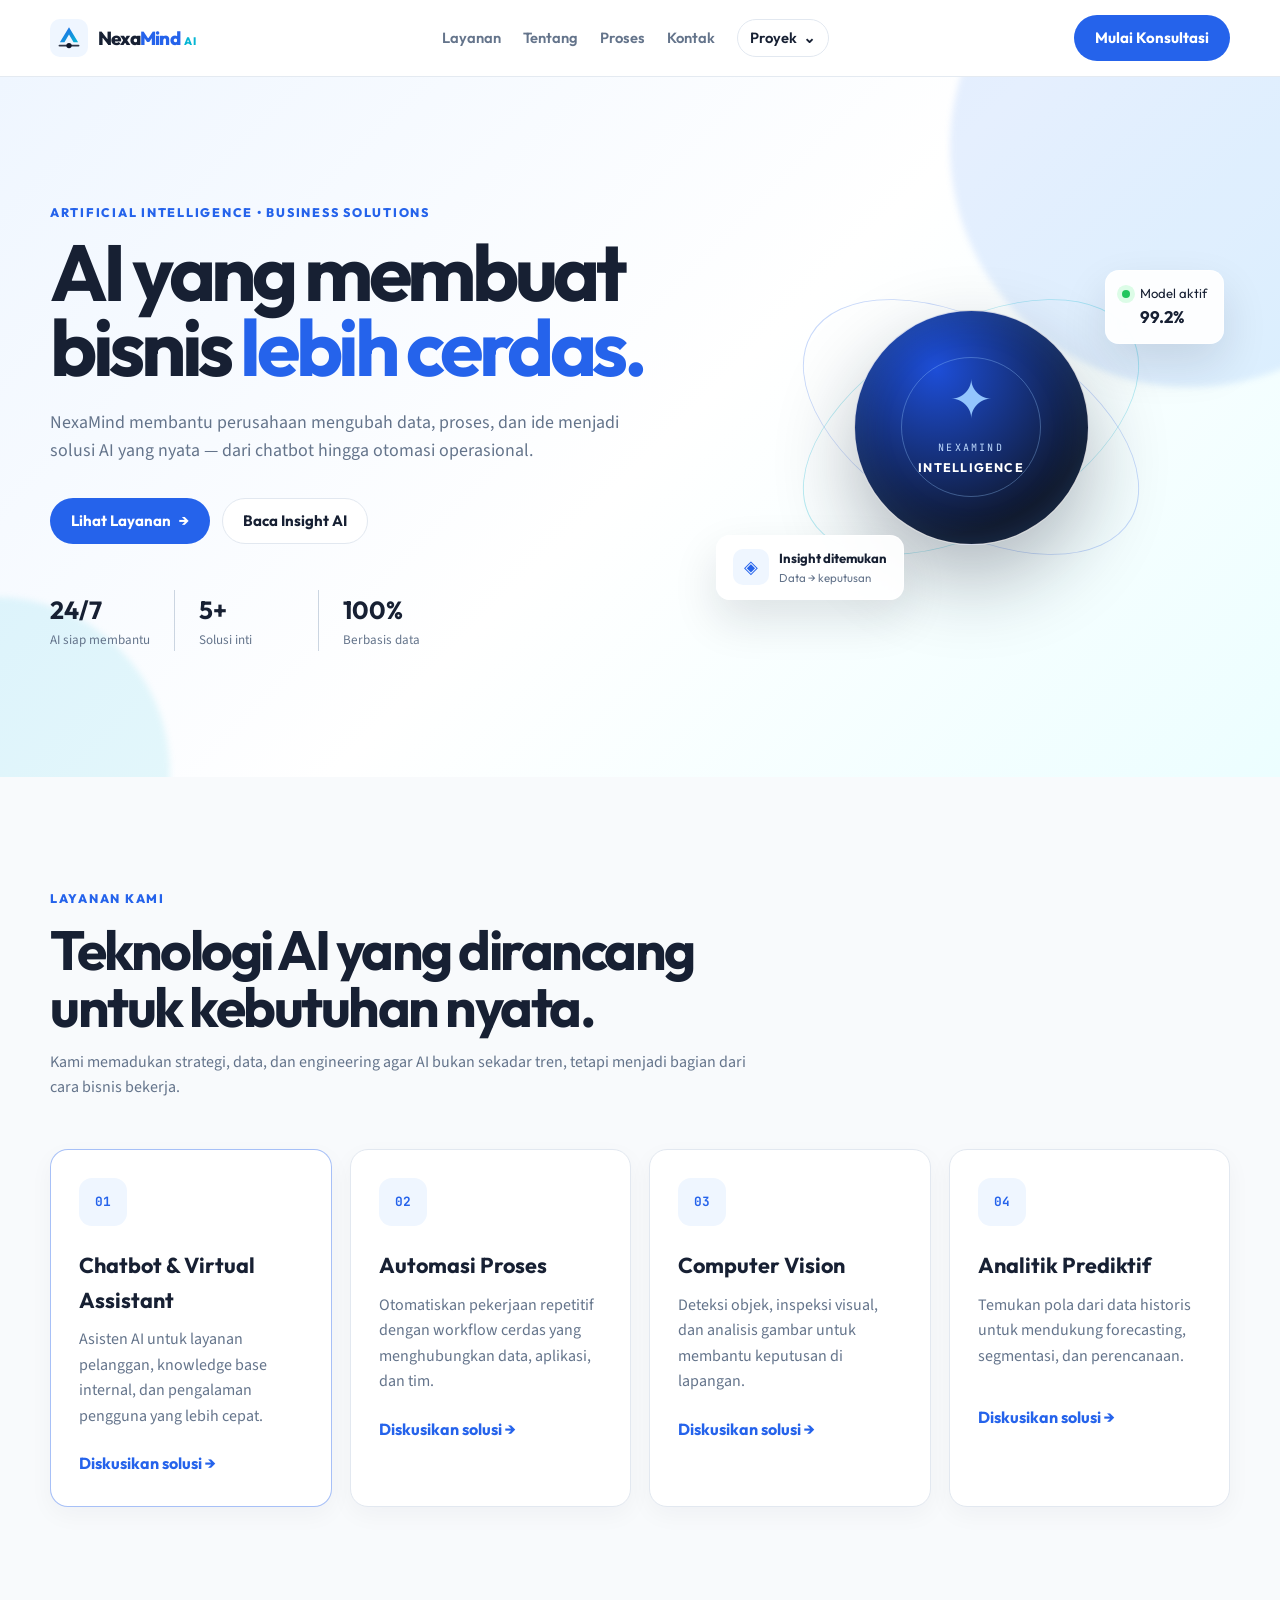
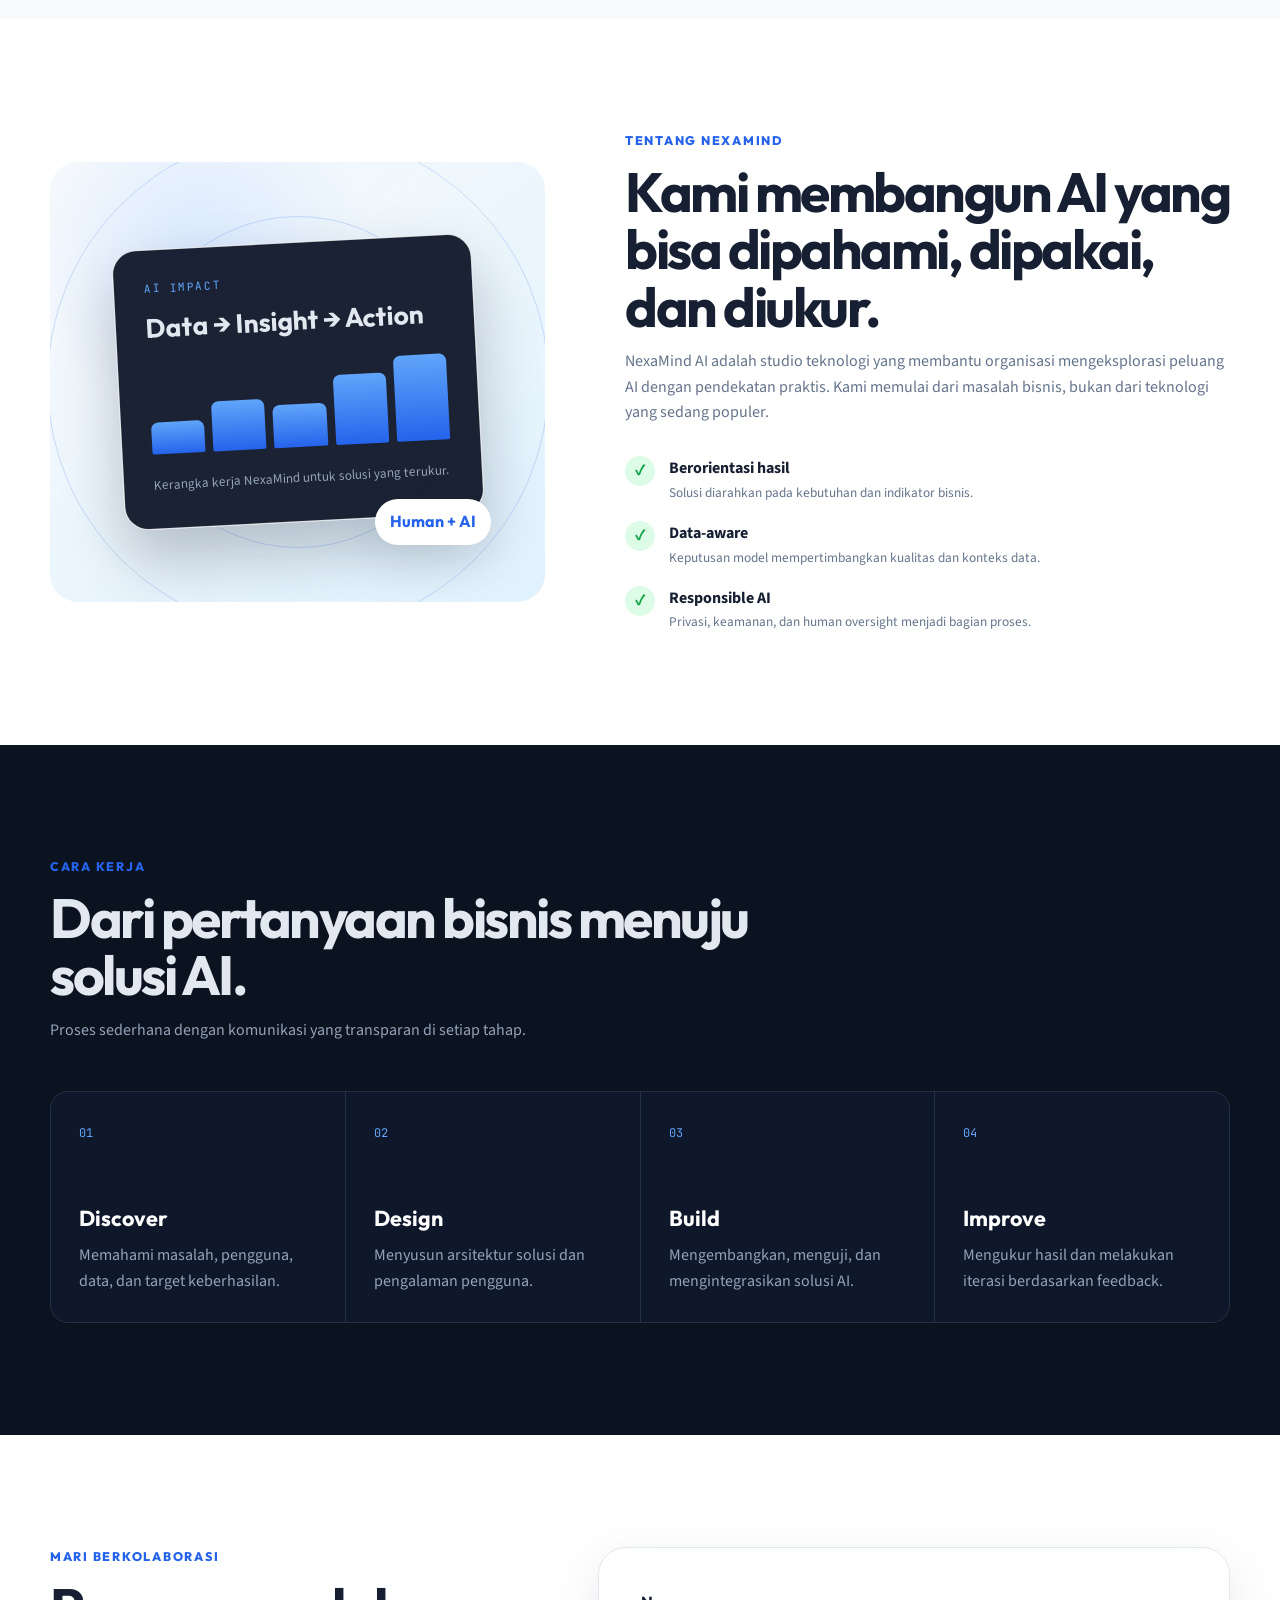
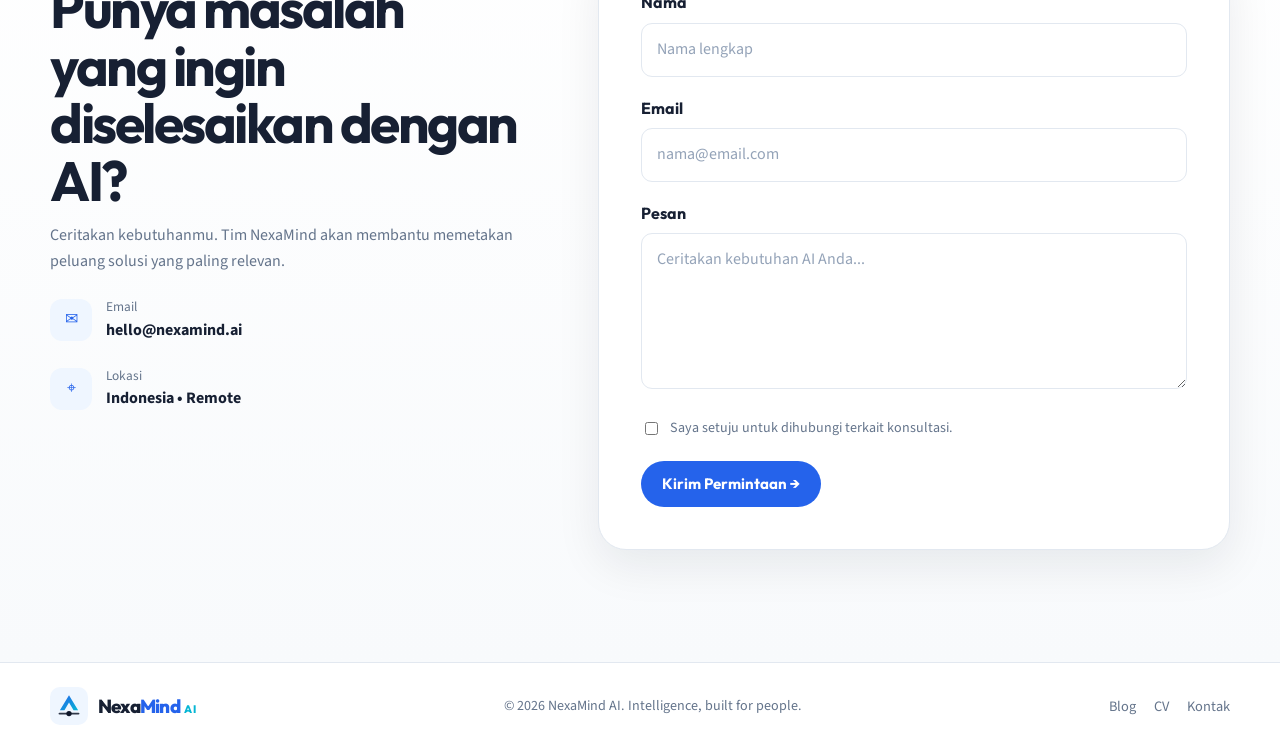
==== index.html @ 4c4db072 "percobaan 1" ====
<!doctype html>
<html lang="id">
  <head>
    <meta charset="UTF-8" />
    <meta name="viewport" content="width=device-width, initial-scale=1.0" />
    <meta
      name="description"
      content="NexaMind AI — partner teknologi AI untuk otomasi, analitik, dan solusi computer vision."
    />
    <title>NexaMind AI — Solusi AI untuk Bisnis</title>
    <link rel="preconnect" href="https://fonts.googleapis.com" />
    <link rel="preconnect" href="https://fonts.gstatic.com" crossorigin />
    <link
      href="https://fonts.googleapis.com/css2?family=Outfit:wght@400;500;600;700;800&family=Source+Sans+3:wght@400;500;600;700&family=JetBrains+Mono:wght@400;500;600&display=swap"
      rel="stylesheet"
    />
    <link rel="stylesheet" href="assets/css/style.css" />
  </head>
  <body>
    <header class="site-header">
      <nav class="navbar container" aria-label="Navigasi utama">
        <a class="brand" href="index.html" aria-label="NexaMind AI beranda">
          <img src="assets/img/logo.svg" alt="" class="brand-mark" />
          <span>Nexa<span>Mind</span><small>AI</small></span>
        </a>
        <div class="nav-menu">
          <a href="#layanan">Layanan</a>
          <a href="#tentang">Tentang</a>
          <a href="#proses">Proses</a>
          <a href="#kontak">Kontak</a>
          <div class="nav-latihan">
            <button class="nav-latihan-toggle" type="button">
              Proyek <span aria-hidden="true">⌄</span>
            </button>
            <div class="nav-latihan-menu">
              <a href="blog.html">Blog AI</a>
              <a href="cv.html">CV Digital</a>
            </div>
          </div>
        </div>
        <a class="btn btn-primary nav-cta" href="#kontak">Mulai Konsultasi</a>
      </nav>
    </header>

    <main>
      <section class="hero" id="beranda">
        <div class="hero-glow hero-glow-one" aria-hidden="true"></div>
        <div class="hero-glow hero-glow-two" aria-hidden="true"></div>
        <div class="container hero-content">
          <div class="hero-copy">
            <p class="eyebrow">Artificial Intelligence • Business Solutions</p>
            <h1>AI yang membuat bisnis <span>lebih cerdas.</span></h1>
            <p class="hero-description">
              NexaMind membantu perusahaan mengubah data, proses, dan ide
              menjadi solusi AI yang nyata — dari chatbot hingga otomasi
              operasional.
            </p>
            <div class="hero-buttons">
              <a class="btn btn-primary" href="#layanan"
                >Lihat Layanan <span>→</span></a
              >
              <a class="btn btn-outline" href="blog.html">Baca Insight AI</a>
            </div>
            <div class="hero-proof">
              <div><strong>24/7</strong><span>AI siap membantu</span></div>
              <div><strong>5+</strong><span>Solusi inti</span></div>
              <div><strong>100%</strong><span>Berbasis data</span></div>
            </div>
          </div>
          <div class="hero-visual" aria-label="Ilustrasi sistem AI NexaMind">
            <div class="ai-orbit orbit-one"></div>
            <div class="ai-orbit orbit-two"></div>
            <div class="ai-core">
              <div class="core-pulse"></div>
              <span class="core-symbol">✦</span>
              <span class="core-label">NEXAMIND</span>
              <strong>INTELLIGENCE</strong>
            </div>
            <div class="floating-card card-top">
              <span class="status-dot"></span> Model aktif
              <strong>99.2%</strong>
            </div>
            <div class="floating-card card-bottom">
              <span>◈</span>
              <div>
                <strong>Insight ditemukan</strong
                ><small>Data → keputusan</small>
              </div>
            </div>
          </div>
        </div>
      </section>

      <section class="section section-alt" id="layanan">
        <div class="container">
          <div class="section-heading">
            <p class="eyebrow">Layanan kami</p>
            <h2>Teknologi AI yang dirancang untuk kebutuhan nyata.</h2>
            <p>
              Kami memadukan strategi, data, dan engineering agar AI bukan
              sekadar tren, tetapi menjadi bagian dari cara bisnis bekerja.
            </p>
          </div>
          <div class="cards-grid">
            <article class="service-card featured">
              <div class="card-icon">01</div>
              <h3>Chatbot & Virtual Assistant</h3>
              <p>
                Asisten AI untuk layanan pelanggan, knowledge base internal, dan
                pengalaman pengguna yang lebih cepat.
              </p>
              <a class="card-link" href="#kontak">Diskusikan solusi →</a>
            </article>
            <article class="service-card">
              <div class="card-icon">02</div>
              <h3>Automasi Proses</h3>
              <p>
                Otomatiskan pekerjaan repetitif dengan workflow cerdas yang
                menghubungkan data, aplikasi, dan tim.
              </p>
              <a class="card-link" href="#kontak">Diskusikan solusi →</a>
            </article>
            <article class="service-card">
              <div class="card-icon">03</div>
              <h3>Computer Vision</h3>
              <p>
                Deteksi objek, inspeksi visual, dan analisis gambar untuk
                membantu keputusan di lapangan.
              </p>
              <a class="card-link" href="#kontak">Diskusikan solusi →</a>
            </article>
            <article class="service-card">
              <div class="card-icon">04</div>
              <h3>Analitik Prediktif</h3>
              <p>
                Temukan pola dari data historis untuk mendukung forecasting,
                segmentasi, dan perencanaan.
              </p>
              <a class="card-link" href="#kontak">Diskusikan solusi →</a>
            </article>
          </div>
        </div>
      </section>

      <section class="section" id="tentang">
        <div class="container about-grid">
          <div class="about-visual">
            <div class="metric-panel">
              <span class="metric-label">AI IMPACT</span>
              <strong>Data → Insight → Action</strong>
              <div class="metric-bars"><i></i><i></i><i></i><i></i><i></i></div>
              <small>Kerangka kerja NexaMind untuk solusi yang terukur.</small>
            </div>
            <div class="mini-badge">Human + AI</div>
          </div>
          <div class="about-copy">
            <p class="eyebrow">Tentang NexaMind</p>
            <h2>Kami membangun AI yang bisa dipahami, dipakai, dan diukur.</h2>
            <p>
              NexaMind AI adalah studio teknologi yang membantu organisasi
              mengeksplorasi peluang AI dengan pendekatan praktis. Kami memulai
              dari masalah bisnis, bukan dari teknologi yang sedang populer.
            </p>
            <div class="feature-list">
              <div>
                <span>✓</span>
                <div>
                  <strong>Berorientasi hasil</strong
                  ><small
                    >Solusi diarahkan pada kebutuhan dan indikator
                    bisnis.</small
                  >
                </div>
              </div>
              <div>
                <span>✓</span>
                <div>
                  <strong>Data-aware</strong
                  ><small
                    >Keputusan model mempertimbangkan kualitas dan konteks
                    data.</small
                  >
                </div>
              </div>
              <div>
                <span>✓</span>
                <div>
                  <strong>Responsible AI</strong
                  ><small
                    >Privasi, keamanan, dan human oversight menjadi bagian
                    proses.</small
                  >
                </div>
              </div>
            </div>
          </div>
        </div>
      </section>

      <section class="section section-dark" id="proses">
        <div class="container">
          <div class="section-heading section-heading-light">
            <p class="eyebrow">Cara kerja</p>
            <h2>Dari pertanyaan bisnis menuju solusi AI.</h2>
            <p>
              Proses sederhana dengan komunikasi yang transparan di setiap
              tahap.
            </p>
          </div>
          <div class="process-grid">
            <article>
              <span>01</span>
              <h3>Discover</h3>
              <p>Memahami masalah, pengguna, data, dan target keberhasilan.</p>
            </article>
            <article>
              <span>02</span>
              <h3>Design</h3>
              <p>Menyusun arsitektur solusi dan pengalaman pengguna.</p>
            </article>
            <article>
              <span>03</span>
              <h3>Build</h3>
              <p>Mengembangkan, menguji, dan mengintegrasikan solusi AI.</p>
            </article>
            <article>
              <span>04</span>
              <h3>Improve</h3>
              <p>Mengukur hasil dan melakukan iterasi berdasarkan feedback.</p>
            </article>
          </div>
        </div>
      </section>

      <section class="section contact-section" id="kontak">
        <div class="container contact-grid">
          <div>
            <p class="eyebrow">Mari berkolaborasi</p>
            <h2>Punya masalah yang ingin diselesaikan dengan AI?</h2>
            <p class="contact-intro">
              Ceritakan kebutuhanmu. Tim NexaMind akan membantu memetakan
              peluang solusi yang paling relevan.
            </p>
            <div class="contact-info">
              <span>✉</span>
              <div><small>Email</small><strong>hello@nexamind.ai</strong></div>
            </div>
            <div class="contact-info">
              <span>⌖</span>
              <div>
                <small>Lokasi</small><strong>Indonesia • Remote</strong>
              </div>
            </div>
          </div>
          <form class="contact-form" action="#" method="post">
            <div class="form-group">
              <label for="name">Nama</label
              ><input
                id="name"
                name="name"
                type="text"
                placeholder="Nama lengkap"
                required
              />
            </div>
            <div class="form-group">
              <label for="email">Email</label
              ><input
                id="email"
                name="email"
                type="email"
                placeholder="nama@email.com"
                required
              />
            </div>
            <div class="form-group">
              <label for="message">Pesan</label
              ><textarea
                id="message"
                name="message"
                rows="5"
                placeholder="Ceritakan kebutuhan AI Anda..."
                required
              ></textarea>
            </div>
            <label class="checkbox"
              ><input type="checkbox" required /><span
                >Saya setuju untuk dihubungi terkait konsultasi.</span
              ></label
            >
            <button class="btn btn-primary" type="submit">
              Kirim Permintaan →
            </button>
          </form>
        </div>
      </section>
    </main>

    <footer class="site-footer">
      <div class="container footer-inner">
        <a class="brand footer-brand" href="index.html"
          ><img src="assets/img/logo.svg" alt="" class="brand-mark" /><span
            >Nexa<span>Mind</span><small>AI</small></span
          ></a
        >
        <p>© 2026 NexaMind AI. Intelligence, built for people.</p>
        <div>
          <a href="blog.html">Blog</a><a href="cv.html">CV</a
          ><a href="#kontak">Kontak</a>
        </div>
      </div>
    </footer>
  </body>
</html>
---- assets/css/style.css ----
/* =========================================================
   NEXAMIND AI — Landing Page
   CSS murni untuk Studi Kasus 3.1 PABWE Praktikum 2.
   ========================================================= */
:root {
  --primary: #2563eb;
  --primary-dark: #1d4ed8;
  --primary-soft: #eff6ff;
  --cyan: #06b6d4;
  --text: #172033;
  --text-light: #64748b;
  --background: #ffffff;
  --background-alt: #f8fafc;
  --border: #e2e8f0;
  --dark: #0b1220;
  --radius-small: 8px;
  --radius: 18px;
  --radius-large: 28px;
  --shadow: 0 16px 45px rgba(15, 23, 42, 0.08);
  --container-width: 1180px;
  --font-display: "Outfit", sans-serif;
  --font-body: "Source Sans 3", sans-serif;
  --font-mono: "JetBrains Mono", monospace;
}

* { box-sizing: border-box; }
html { scroll-behavior: smooth; }
body { margin: 0; color: var(--text); background: var(--background); font-family: var(--font-body); line-height: 1.6; }
h1, h2, h3, p { margin-top: 0; }
h1, h2, h3 { font-family: var(--font-display); font-weight: 700; }
a { color: inherit; text-decoration: none; }
button, input, textarea { font: inherit; }
.container { width: min(100% - 36px, var(--container-width)); margin-inline: auto; }

.site-header { position: sticky; top: 0; z-index: 1000; background: rgba(255,255,255,.88); backdrop-filter: blur(14px); border-bottom: 1px solid rgba(226,232,240,.9); }
.navbar { min-height: 76px; display: flex; align-items: center; justify-content: space-between; gap: 24px; }
.brand { display: inline-flex; align-items: center; gap: 10px; font-family: var(--font-display); font-size: 1.18rem; font-weight: 800; letter-spacing: -.04em; white-space: nowrap; }
.brand > span > span { color: var(--primary); }
.brand small { margin-left: 4px; color: var(--cyan); font-size: .58em; letter-spacing: .08em; }
.brand-mark { width: 38px; height: 38px; }
.nav-menu { display: flex; align-items: center; gap: 22px; color: var(--text-light); font-family: var(--font-display); font-weight: 600; font-size: .92rem; }
.nav-menu > a { transition: color .2s ease, transform .2s ease; }
.nav-menu > a:hover { color: var(--primary); transform: translateY(-2px); }
.nav-latihan { position: relative; }
.nav-latihan-toggle { display: inline-flex; gap: 6px; align-items: center; min-height: 38px; padding: 0 12px; border: 1px solid var(--border); border-radius: 999px; background: #fff; color: var(--text); font-family: var(--font-display); font-weight: 600; cursor: pointer; }
.nav-latihan:hover .nav-latihan-toggle, .nav-latihan:focus-within .nav-latihan-toggle { color: var(--primary); border-color: #bfdbfe; background: var(--primary-soft); }
.nav-latihan-menu { position: absolute; right: 0; top: calc(100% + 8px); display: none; min-width: 160px; padding: 8px; border: 1px solid var(--border); border-radius: var(--radius); background: #fff; box-shadow: var(--shadow); }
.nav-latihan:hover .nav-latihan-menu, .nav-latihan:focus-within .nav-latihan-menu { display: grid; gap: 4px; }
.nav-latihan-menu a { padding: 9px 11px; border-radius: 8px; color: var(--text-light); }
.nav-latihan-menu a:hover { color: var(--primary); background: var(--primary-soft); }

.btn { display: inline-flex; align-items: center; justify-content: center; gap: 8px; min-height: 46px; padding: 0 20px; border: 1px solid transparent; border-radius: 999px; font-family: var(--font-display); font-size: .94rem; font-weight: 700; cursor: pointer; transition: transform .2s ease, box-shadow .2s ease, background .2s ease, border-color .2s ease; }
.btn:hover { transform: translateY(-3px); box-shadow: 0 12px 28px rgba(37,99,235,.18); }
.btn-primary { color: #fff; background: var(--primary); }
.btn-primary:hover { background: var(--primary-dark); }
.btn-outline { border-color: var(--border); background: #fff; }
.btn-outline:hover { border-color: #bfdbfe; color: var(--primary); }

.hero { position: relative; min-height: 700px; display: flex; align-items: center; overflow: hidden; background: linear-gradient(135deg, #eff6ff, #fff 52%, #ecfeff); }
.hero-content { position: relative; z-index: 2; display: grid; grid-template-columns: minmax(0,1.08fr) minmax(350px,.92fr); align-items: center; gap: 54px; padding-block: 84px; }
.hero-copy { position: relative; z-index: 3; }
.eyebrow { margin-bottom: 12px; color: var(--primary); font-family: var(--font-display); font-size: .78rem; font-weight: 800; letter-spacing: .14em; text-transform: uppercase; }
.hero h1 { max-width: 760px; margin-bottom: 24px; font-size: clamp(3.2rem, 6.2vw, 5.7rem); line-height: .94; letter-spacing: -.055em; }
.hero h1 span { color: var(--primary); }
.hero-description { max-width: 650px; margin-bottom: 32px; color: var(--text-light); font-size: 1.12rem; }
.hero-buttons { display: flex; flex-wrap: wrap; gap: 12px; }
.hero-proof { display: flex; gap: 0; margin-top: 46px; }
.hero-proof div { min-width: 120px; padding-right: 24px; margin-right: 24px; border-right: 1px solid #cbd5e1; }
.hero-proof div:last-child { border: 0; }
.hero-proof strong { display: block; font-family: var(--font-display); font-size: 1.55rem; }
.hero-proof span { display: block; color: var(--text-light); font-size: .82rem; }
.hero-visual { position: relative; min-height: 470px; display: grid; place-items: center; }
.hero-glow { position: absolute; border-radius: 50%; filter: blur(3px); pointer-events: none; }
.hero-glow-one { width: 480px; height: 480px; right: -150px; top: -170px; background: rgba(59,130,246,.13); }
.hero-glow-two { width: 350px; height: 350px; left: -180px; bottom: -170px; background: rgba(6,182,212,.1); }
.ai-orbit { position: absolute; width: 370px; aspect-ratio: 1; border: 1px solid rgba(37,99,235,.25); border-radius: 50%; }
.orbit-one { transform: rotate(30deg) scaleY(.55); }
.orbit-two { transform: rotate(-30deg) scaleY(.55); border-color: rgba(6,182,212,.28); }
.ai-core { position: relative; z-index: 2; width: 235px; height: 235px; display: flex; flex-direction: column; align-items: center; justify-content: center; border: 1px solid rgba(255,255,255,.8); border-radius: 50%; background: radial-gradient(circle at 35% 25%, #1d4ed8, #0f172a 72%); color: #fff; box-shadow: 0 35px 80px rgba(15,23,42,.3), inset 0 0 35px rgba(96,165,250,.18); animation: float 5s ease-in-out infinite; }
.core-pulse { position: absolute; width: 140px; height: 140px; border: 1px solid rgba(147,197,253,.35); border-radius: 50%; animation: pulse 2.8s ease-out infinite; }
.core-symbol { font-size: 3.3rem; line-height: 1; color: #93c5fd; }
.core-label { margin-top: 12px; font-family: var(--font-mono); font-size: .63rem; letter-spacing: .22em; color: #bfdbfe; }
.ai-core strong { margin-top: 2px; font-family: var(--font-display); font-size: .78rem; letter-spacing: .1em; }
.floating-card { position: absolute; z-index: 3; padding: 12px 16px; border: 1px solid rgba(255,255,255,.8); border-radius: 14px; background: rgba(255,255,255,.92); box-shadow: 0 20px 45px rgba(15,23,42,.12); backdrop-filter: blur(8px); font-family: var(--font-display); font-size: .82rem; }
.card-top { top: 78px; right: 6px; }
.card-top strong { display: block; margin-left: 18px; font-size: 1.05rem; }
.status-dot { display: inline-block; width: 8px; height: 8px; margin-right: 7px; border-radius: 50%; background: #22c55e; box-shadow: 0 0 0 5px #dcfce7; }
.card-bottom { left: 4px; bottom: 62px; display: flex; align-items: center; gap: 10px; }
.card-bottom > span { width: 36px; height: 36px; display: grid; place-items: center; border-radius: 10px; color: var(--primary); background: var(--primary-soft); font-size: 1.1rem; }
.card-bottom strong, .card-bottom small { display: block; }
.card-bottom small { color: var(--text-light); font-size: .72rem; }

.section { padding-block: clamp(70px, 9vw, 112px); }
.section-alt { background: var(--background-alt); }
.section-dark { color: #e2e8f0; background: #0b1220; }
.section-heading { max-width: 720px; margin-bottom: 48px; }
.section-heading h2, .about-copy h2, .contact-grid h2 { margin-bottom: 14px; font-size: clamp(2.1rem, 4.5vw, 3.45rem); line-height: 1.04; letter-spacing: -.045em; }
.section-heading > p:last-child, .about-copy > p:not(.eyebrow), .contact-intro { color: var(--text-light); }
.section-heading-light > p:last-child { color: #94a3b8; }
.cards-grid { display: grid; grid-template-columns: repeat(auto-fit, minmax(240px, 1fr)); gap: 18px; }
.service-card { position: relative; padding: 28px; border: 1px solid var(--border); border-radius: var(--radius); background: #fff; box-shadow: 0 8px 24px rgba(15,23,42,.04); overflow: hidden; transition: transform .25s ease, box-shadow .25s ease, border-color .25s ease; }
.service-card::before { content: ""; position: absolute; top: 0; left: 0; width: 100%; height: 4px; background: var(--primary); transform: scaleX(0); transform-origin: left; transition: transform .25s ease; }
.service-card:hover { transform: translateY(-8px); border-color: #bfdbfe; box-shadow: 0 24px 55px rgba(15,23,42,.1); }
.service-card:hover::before { transform: scaleX(1); }
.service-card.featured { border-color: rgba(37,99,235,.4); }
.card-icon { width: 48px; height: 48px; display: grid; place-items: center; margin-bottom: 22px; border-radius: 13px; background: var(--primary-soft); color: var(--primary); font-family: var(--font-mono); font-size: .8rem; font-weight: 700; }
.service-card h3 { margin-bottom: 10px; font-size: 1.35rem; }
.service-card p { min-height: 90px; margin-bottom: 22px; color: var(--text-light); }
.card-link { color: var(--primary); font-family: var(--font-display); font-weight: 700; }
.card-link:hover { text-decoration: underline; }

.about-grid { display: grid; grid-template-columns: .9fr 1.1fr; gap: 80px; align-items: center; }
.about-visual { position: relative; min-height: 440px; display: grid; place-items: center; border-radius: var(--radius-large); background: radial-gradient(circle at 30% 20%, #dbeafe, transparent 35%), linear-gradient(145deg,#f8fafc,#e0f2fe); overflow: hidden; }
.about-visual::before, .about-visual::after { content: ""; position: absolute; border: 1px solid rgba(37,99,235,.2); border-radius: 50%; }
.about-visual::before { width: 330px; height: 330px; }
.about-visual::after { width: 500px; height: 500px; }
.metric-panel { position: relative; z-index: 2; width: min(82%, 360px); padding: 30px; border: 1px solid rgba(255,255,255,.85); border-radius: 24px; background: rgba(15,23,42,.95); color: #e2e8f0; box-shadow: 0 30px 60px rgba(15,23,42,.25); transform: rotate(-3deg); }
.metric-label { display: block; color: #60a5fa; font-family: var(--font-mono); font-size: .7rem; letter-spacing: .14em; }
.metric-panel strong { display: block; margin: 15px 0 22px; font-family: var(--font-display); font-size: 1.65rem; line-height: 1.1; }
.metric-panel small { color: #94a3b8; }
.metric-bars { display: grid; grid-template-columns: repeat(5,1fr); align-items: end; gap: 8px; height: 90px; margin-bottom: 18px; }
.metric-bars i { display: block; border-radius: 7px 7px 2px 2px; background: linear-gradient(#60a5fa,#2563eb); }
.metric-bars i:nth-child(1){height:35%}.metric-bars i:nth-child(2){height:55%}.metric-bars i:nth-child(3){height:48%}.metric-bars i:nth-child(4){height:78%}.metric-bars i:nth-child(5){height:95%}
.mini-badge { position: absolute; z-index: 3; right: 11%; bottom: 13%; padding: 10px 15px; border-radius: 999px; color: var(--primary); background: #fff; box-shadow: var(--shadow); font-family: var(--font-display); font-weight: 700; }
.feature-list { display: grid; gap: 18px; margin-top: 30px; }
.feature-list > div { display: flex; gap: 14px; align-items: flex-start; }
.feature-list > div > span { flex: 0 0 30px; width: 30px; height: 30px; display: grid; place-items: center; border-radius: 50%; color: #16a34a; background: #dcfce7; font-weight: 800; }
.feature-list strong, .feature-list small { display: block; }
.feature-list small { color: var(--text-light); }

.process-grid { display: grid; grid-template-columns: repeat(4,1fr); gap: 1px; border: 1px solid #243044; border-radius: var(--radius); overflow: hidden; background: #243044; }
.process-grid article { min-height: 230px; padding: 28px; background: #0f172a; transition: background .25s ease; }
.process-grid article:hover { background: #111e34; }
.process-grid article > span { color: #60a5fa; font-family: var(--font-mono); font-size: .75rem; }
.process-grid h3 { margin: 55px 0 8px; color: #fff; font-size: 1.35rem; }
.process-grid p { margin: 0; color: #94a3b8; }

.contact-section { background: linear-gradient(180deg,#fff,#f8fafc); }
.contact-grid { display: grid; grid-template-columns: .85fr 1.15fr; gap: 80px; align-items: start; }
.contact-info { display: flex; align-items: center; gap: 14px; margin-top: 22px; }
.contact-info > span { width: 42px; height: 42px; display: grid; place-items: center; border-radius: 12px; color: var(--primary); background: var(--primary-soft); }
.contact-info small, .contact-info strong { display: block; }
.contact-info small { color: var(--text-light); }
.contact-form { padding: clamp(24px, 5vw, 42px); border: 1px solid var(--border); border-radius: var(--radius-large); background: #fff; box-shadow: var(--shadow); }
.form-group { margin-bottom: 19px; }
.form-group label { display: block; margin-bottom: 7px; font-family: var(--font-display); font-weight: 700; }
.form-group input, .form-group textarea { width: 100%; padding: 13px 15px; border: 1px solid var(--border); border-radius: 11px; outline: none; color: var(--text); background: #fff; resize: vertical; transition: border-color .2s ease, box-shadow .2s ease; }
.form-group input:focus, .form-group textarea:focus { border-color: var(--primary); box-shadow: 0 0 0 4px rgba(37,99,235,.1); }
.form-group input::placeholder, .form-group textarea::placeholder { color: #94a3b8; }
.checkbox { display: flex; gap: 9px; align-items: flex-start; margin-bottom: 22px; color: var(--text-light); font-size: .88rem; }
.checkbox input { margin-top: 5px; accent-color: var(--primary); }

.site-footer { border-top: 1px solid var(--border); background: #fff; }
.footer-inner { min-height: 86px; display: flex; align-items: center; justify-content: space-between; gap: 20px; }
.footer-inner p { margin: 0; color: var(--text-light); font-size: .88rem; }
.footer-inner > div { display: flex; gap: 18px; color: var(--text-light); font-size: .9rem; }
.footer-inner > div a:hover { color: var(--primary); }

@keyframes float { 0%,100%{transform:translateY(0)} 50%{transform:translateY(-13px)} }
@keyframes pulse { 0%{transform:scale(.7);opacity:.8} 70%,100%{transform:scale(1.35);opacity:0} }

@media (max-width: 980px) {
  .nav-menu { gap: 13px; }
  .nav-cta { display: none; }
  .hero-content, .about-grid, .contact-grid { grid-template-columns: 1fr; gap: 50px; }
  .hero { min-height: auto; }
  .hero-copy { text-align: center; }
  .hero-description { margin-inline: auto; }
  .hero-buttons, .hero-proof { justify-content: center; }
  .hero-visual { min-height: 430px; }
  .about-copy { max-width: 780px; }
  .process-grid { grid-template-columns: repeat(2,1fr); }
}

@media (max-width: 700px) {
  .container { width: min(100% - 28px, var(--container-width)); }
  .navbar { min-height: 68px; }
  .nav-menu > a:not(:last-of-type) { display: none; }
  .nav-latihan-toggle { min-height: 36px; }
  .brand-mark { width: 34px; height: 34px; }
  .hero-content { padding-block: 62px; }
  .hero h1 { font-size: clamp(2.8rem, 14vw, 4rem); }
  .hero-proof { margin-top: 36px; }
  .hero-proof div { min-width: 0; padding-right: 12px; margin-right: 12px; }
  .hero-proof strong { font-size: 1.25rem; }
  .hero-proof span { font-size: .72rem; }
  .hero-visual { min-height: 350px; }
  .ai-orbit { width: 280px; }
  .ai-core { width: 175px; height: 175px; }
  .core-symbol { font-size: 2.4rem; }
  .card-top { top: 35px; right: 0; }
  .card-bottom { left: 0; bottom: 25px; }
  .section-heading { margin-bottom: 34px; }
  .service-card p { min-height: auto; }
  .about-visual { min-height: 360px; }
  .process-grid { grid-template-columns: 1fr; }
  .process-grid article { min-height: 190px; }
  .process-grid h3 { margin-top: 34px; }
  .footer-inner { flex-direction: column; align-items: flex-start; padding-block: 24px; }
}
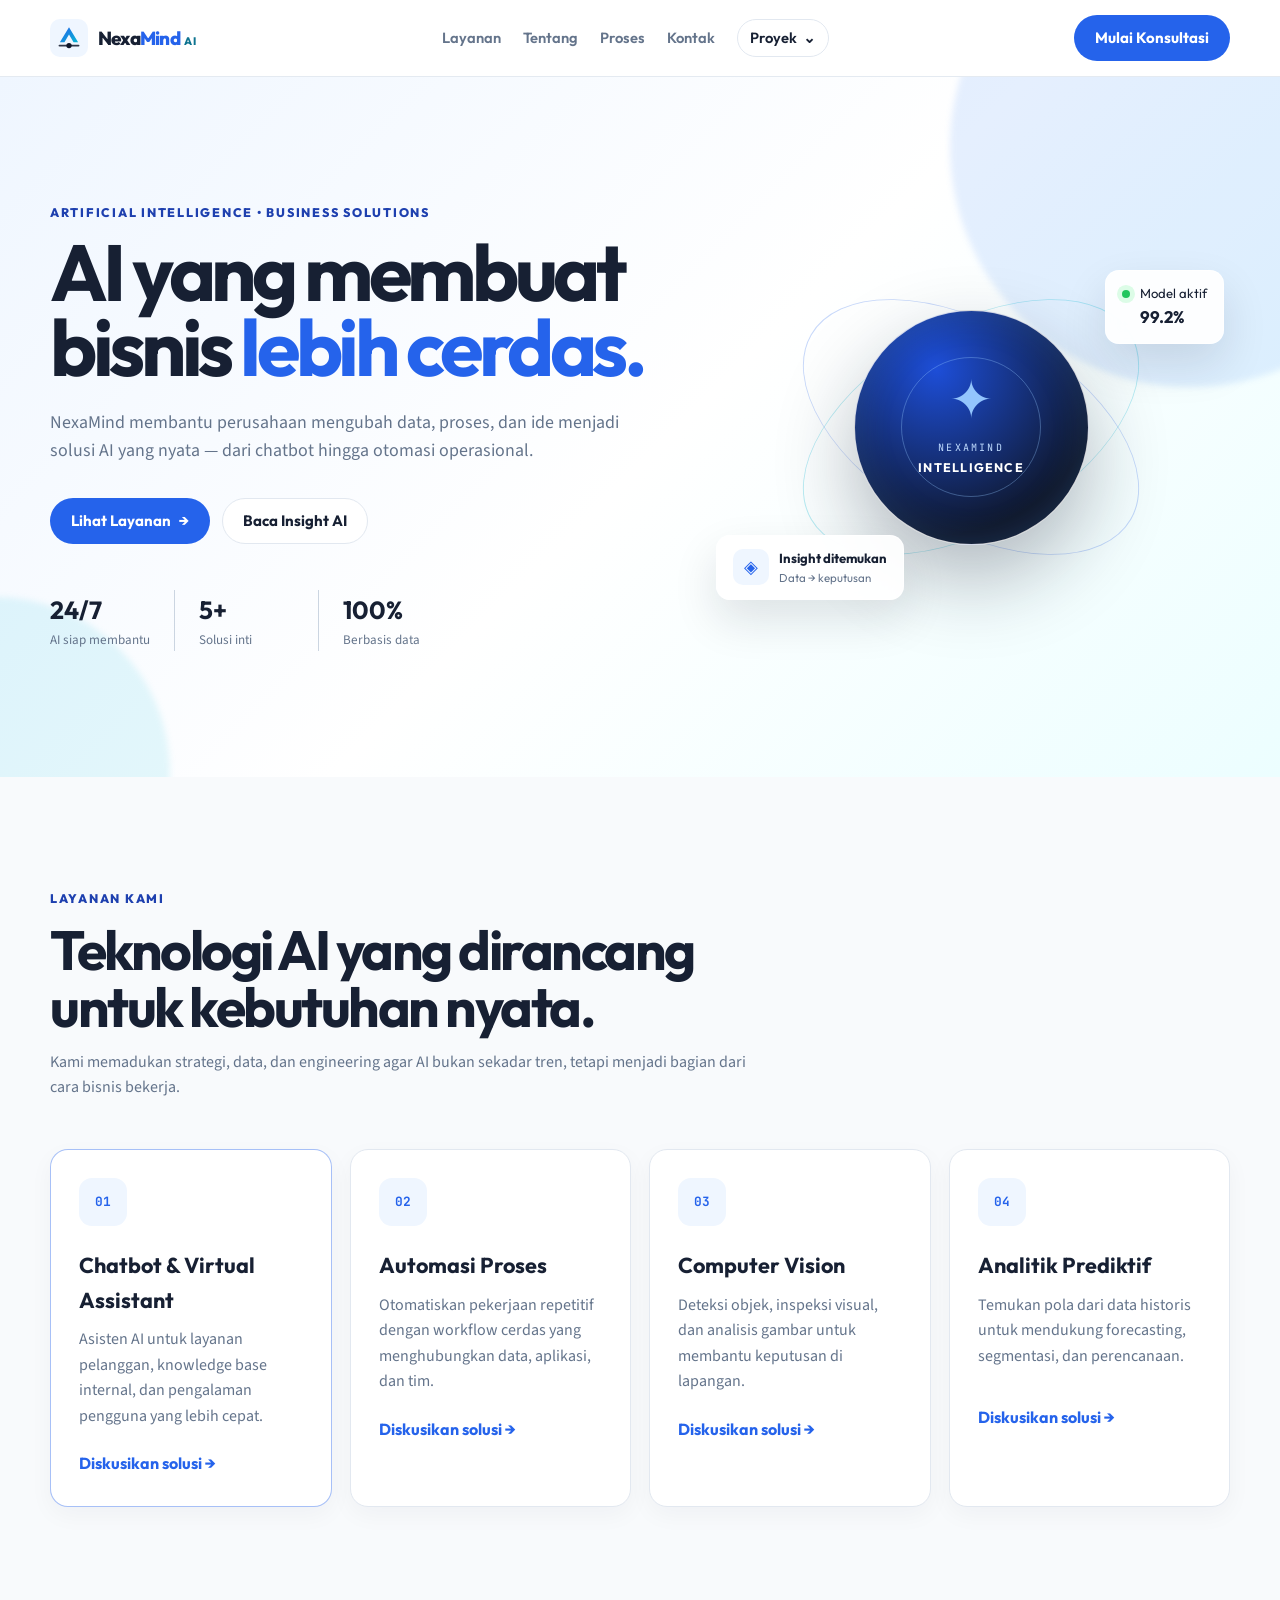
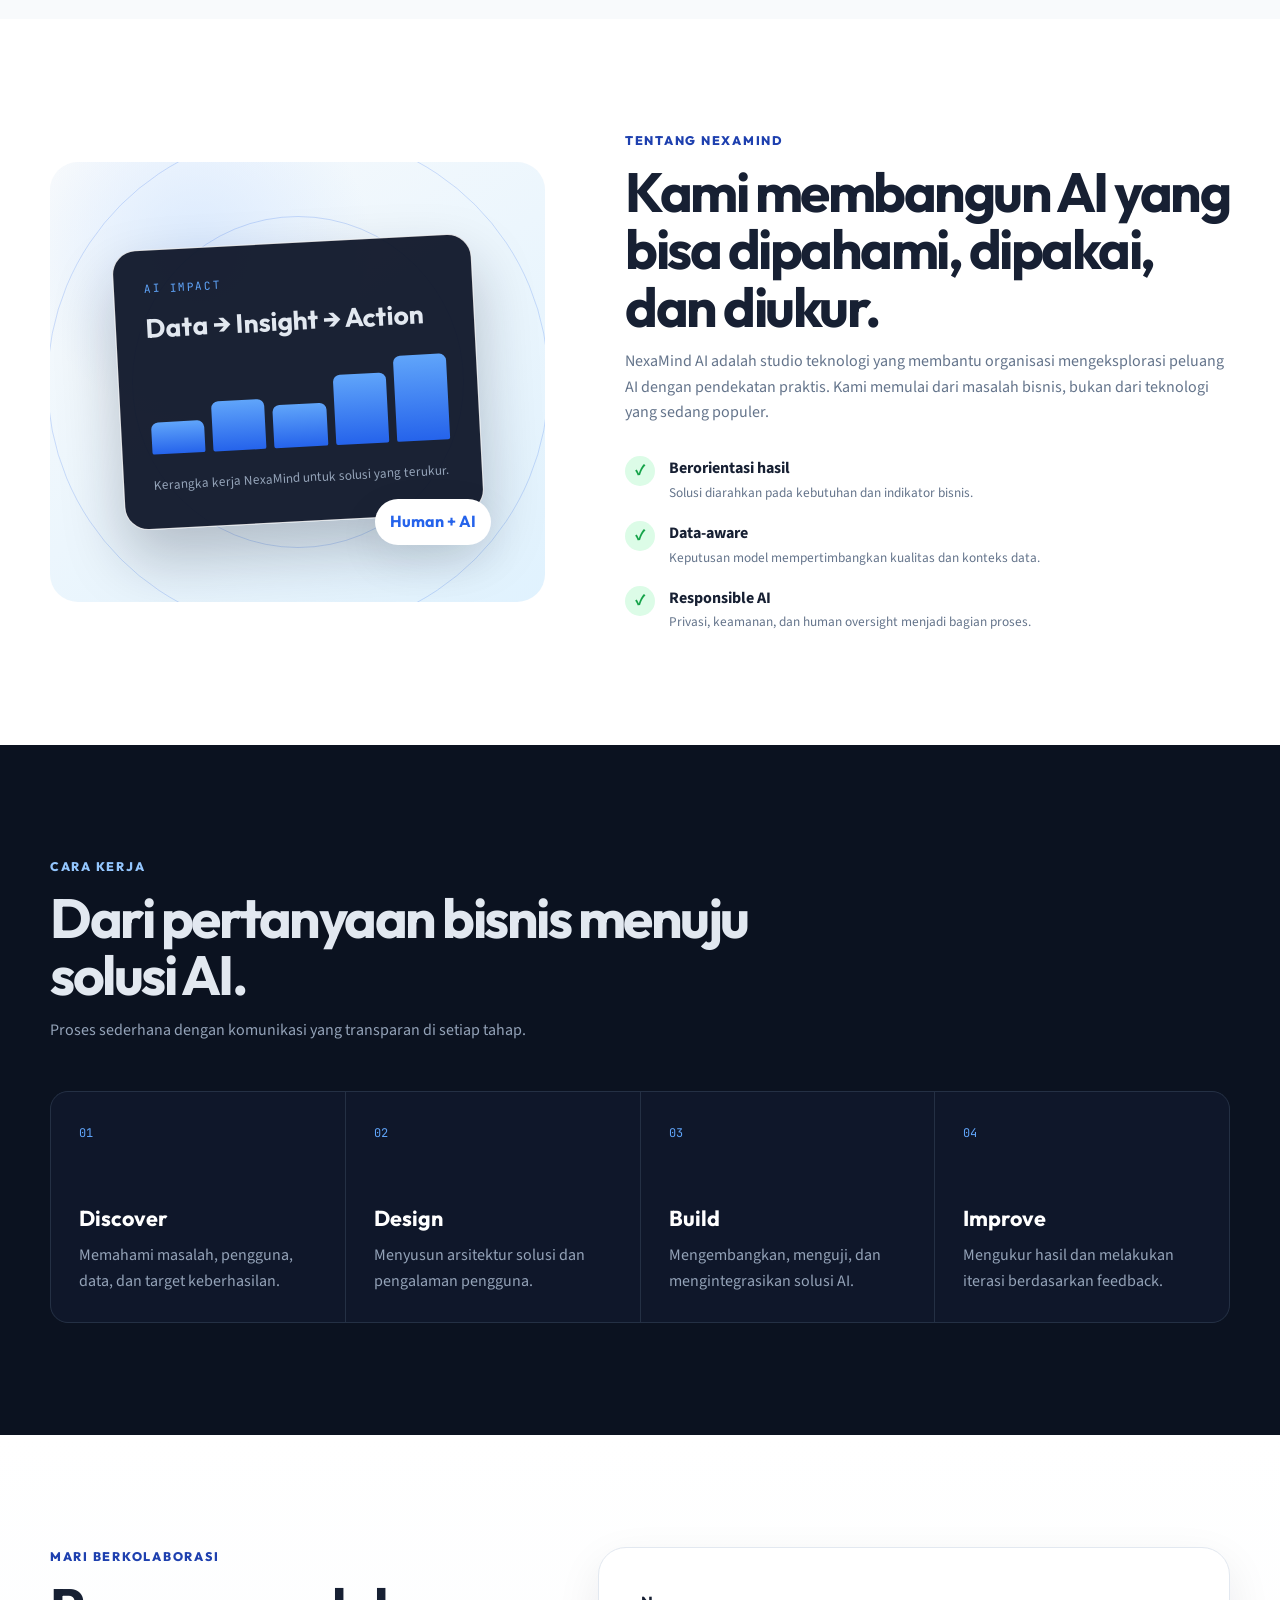
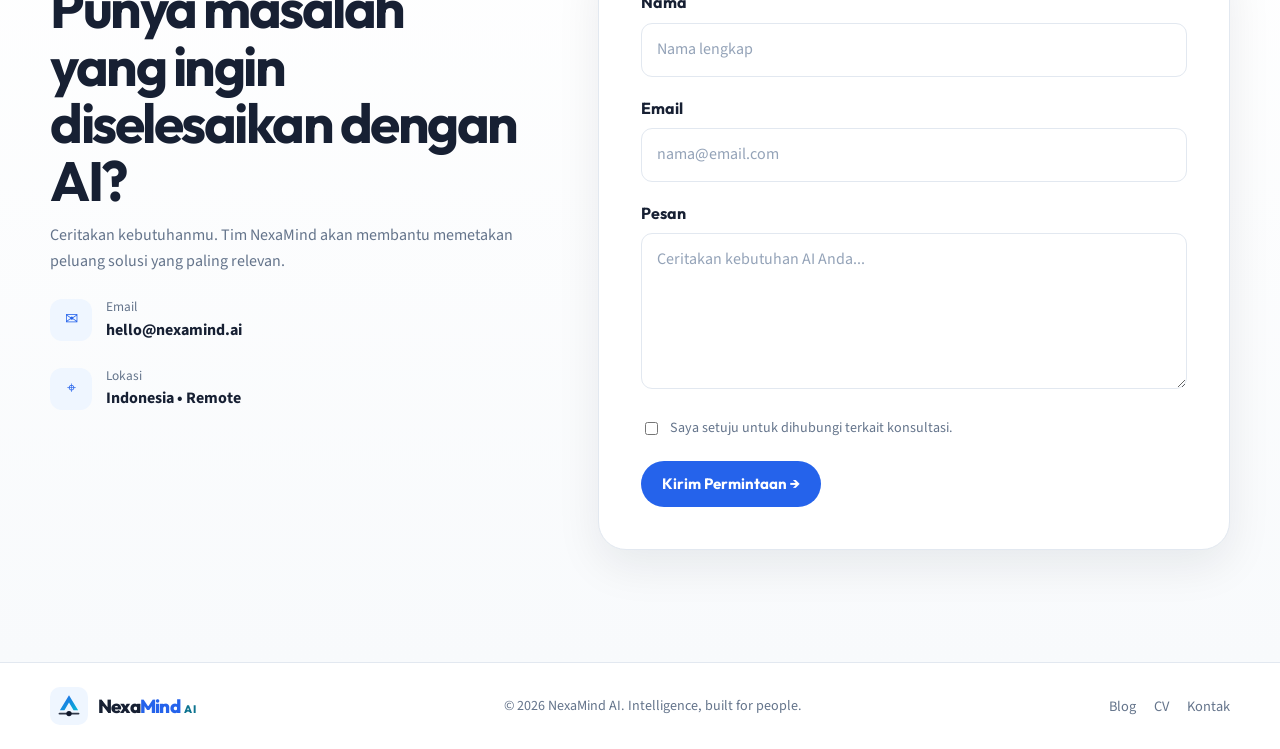
==== commit f9d808d4: "percobaan 4" ====
--- a/index.html
+++ b/index.html
@@ -17,6 +17,7 @@
     <link rel="stylesheet" href="assets/css/style.css" />
   </head>
   <body>
+    <!-- Header dan navigasi utama. -->
     <header class="site-header">
       <nav class="navbar container" aria-label="Navigasi utama">
         <a class="brand" href="index.html" aria-label="NexaMind AI beranda">
@@ -43,6 +44,7 @@
     </header>
 
     <main>
+      <!-- Hero: nilai utama dan pengenalan NexaMind AI. -->
       <section class="hero" id="beranda">
         <div class="hero-glow hero-glow-one" aria-hidden="true"></div>
         <div class="hero-glow hero-glow-two" aria-hidden="true"></div>
@@ -91,6 +93,7 @@
         </div>
       </section>
 
+      <!-- Layanan AI yang ditawarkan. -->
       <section class="section section-alt" id="layanan">
         <div class="container">
           <div class="section-heading">
@@ -142,6 +145,7 @@
         </div>
       </section>
 
+      <!-- Tentang NexaMind dan prinsip kerja. -->
       <section class="section" id="tentang">
         <div class="container about-grid">
           <div class="about-visual">
@@ -197,6 +201,7 @@
         </div>
       </section>
 
+      <!-- Proses kerja pengembangan solusi AI. -->
       <section class="section section-dark" id="proses">
         <div class="container">
           <div class="section-heading section-heading-light">
@@ -232,6 +237,7 @@
         </div>
       </section>
 
+      <!-- Form kontak untuk kebutuhan konsultasi. -->
       <section class="section contact-section" id="kontak">
         <div class="container contact-grid">
           <div>
@@ -252,7 +258,7 @@
               </div>
             </div>
           </div>
-          <form class="contact-form" action="#" method="post">
+          <form class="contact-form" method="post">
             <div class="form-group">
               <label for="name">Nama</label
               ><input
@@ -296,6 +302,7 @@
       </section>
     </main>
 
+    <!-- Footer dan navigasi sekunder. -->
     <footer class="site-footer">
       <div class="container footer-inner">
         <a class="brand footer-brand" href="index.html"
--- a/assets/css/style.css
+++ b/assets/css/style.css
@@ -23,178 +23,951 @@
   --font-mono: "JetBrains Mono", monospace;
 }
 
-* { box-sizing: border-box; }
-html { scroll-behavior: smooth; }
-body { margin: 0; color: var(--text); background: var(--background); font-family: var(--font-body); line-height: 1.6; }
-h1, h2, h3, p { margin-top: 0; }
-h1, h2, h3 { font-family: var(--font-display); font-weight: 700; }
-a { color: inherit; text-decoration: none; }
-button, input, textarea { font: inherit; }
-.container { width: min(100% - 36px, var(--container-width)); margin-inline: auto; }
-
-.site-header { position: sticky; top: 0; z-index: 1000; background: rgba(255,255,255,.88); backdrop-filter: blur(14px); border-bottom: 1px solid rgba(226,232,240,.9); }
-.navbar { min-height: 76px; display: flex; align-items: center; justify-content: space-between; gap: 24px; }
-.brand { display: inline-flex; align-items: center; gap: 10px; font-family: var(--font-display); font-size: 1.18rem; font-weight: 800; letter-spacing: -.04em; white-space: nowrap; }
-.brand > span > span { color: var(--primary); }
-.brand small { margin-left: 4px; color: var(--cyan); font-size: .58em; letter-spacing: .08em; }
-.brand-mark { width: 38px; height: 38px; }
-.nav-menu { display: flex; align-items: center; gap: 22px; color: var(--text-light); font-family: var(--font-display); font-weight: 600; font-size: .92rem; }
-.nav-menu > a { transition: color .2s ease, transform .2s ease; }
-.nav-menu > a:hover { color: var(--primary); transform: translateY(-2px); }
-.nav-latihan { position: relative; }
-.nav-latihan-toggle { display: inline-flex; gap: 6px; align-items: center; min-height: 38px; padding: 0 12px; border: 1px solid var(--border); border-radius: 999px; background: #fff; color: var(--text); font-family: var(--font-display); font-weight: 600; cursor: pointer; }
-.nav-latihan:hover .nav-latihan-toggle, .nav-latihan:focus-within .nav-latihan-toggle { color: var(--primary); border-color: #bfdbfe; background: var(--primary-soft); }
-.nav-latihan-menu { position: absolute; right: 0; top: calc(100% + 8px); display: none; min-width: 160px; padding: 8px; border: 1px solid var(--border); border-radius: var(--radius); background: #fff; box-shadow: var(--shadow); }
-.nav-latihan:hover .nav-latihan-menu, .nav-latihan:focus-within .nav-latihan-menu { display: grid; gap: 4px; }
-.nav-latihan-menu a { padding: 9px 11px; border-radius: 8px; color: var(--text-light); }
-.nav-latihan-menu a:hover { color: var(--primary); background: var(--primary-soft); }
-
-.btn { display: inline-flex; align-items: center; justify-content: center; gap: 8px; min-height: 46px; padding: 0 20px; border: 1px solid transparent; border-radius: 999px; font-family: var(--font-display); font-size: .94rem; font-weight: 700; cursor: pointer; transition: transform .2s ease, box-shadow .2s ease, background .2s ease, border-color .2s ease; }
-.btn:hover { transform: translateY(-3px); box-shadow: 0 12px 28px rgba(37,99,235,.18); }
-.btn-primary { color: #fff; background: var(--primary); }
-.btn-primary:hover { background: var(--primary-dark); }
-.btn-outline { border-color: var(--border); background: #fff; }
-.btn-outline:hover { border-color: #bfdbfe; color: var(--primary); }
-
-.hero { position: relative; min-height: 700px; display: flex; align-items: center; overflow: hidden; background: linear-gradient(135deg, #eff6ff, #fff 52%, #ecfeff); }
-.hero-content { position: relative; z-index: 2; display: grid; grid-template-columns: minmax(0,1.08fr) minmax(350px,.92fr); align-items: center; gap: 54px; padding-block: 84px; }
-.hero-copy { position: relative; z-index: 3; }
-.eyebrow { margin-bottom: 12px; color: var(--primary); font-family: var(--font-display); font-size: .78rem; font-weight: 800; letter-spacing: .14em; text-transform: uppercase; }
-.hero h1 { max-width: 760px; margin-bottom: 24px; font-size: clamp(3.2rem, 6.2vw, 5.7rem); line-height: .94; letter-spacing: -.055em; }
-.hero h1 span { color: var(--primary); }
-.hero-description { max-width: 650px; margin-bottom: 32px; color: var(--text-light); font-size: 1.12rem; }
-.hero-buttons { display: flex; flex-wrap: wrap; gap: 12px; }
-.hero-proof { display: flex; gap: 0; margin-top: 46px; }
-.hero-proof div { min-width: 120px; padding-right: 24px; margin-right: 24px; border-right: 1px solid #cbd5e1; }
-.hero-proof div:last-child { border: 0; }
-.hero-proof strong { display: block; font-family: var(--font-display); font-size: 1.55rem; }
-.hero-proof span { display: block; color: var(--text-light); font-size: .82rem; }
-.hero-visual { position: relative; min-height: 470px; display: grid; place-items: center; }
-.hero-glow { position: absolute; border-radius: 50%; filter: blur(3px); pointer-events: none; }
-.hero-glow-one { width: 480px; height: 480px; right: -150px; top: -170px; background: rgba(59,130,246,.13); }
-.hero-glow-two { width: 350px; height: 350px; left: -180px; bottom: -170px; background: rgba(6,182,212,.1); }
-.ai-orbit { position: absolute; width: 370px; aspect-ratio: 1; border: 1px solid rgba(37,99,235,.25); border-radius: 50%; }
-.orbit-one { transform: rotate(30deg) scaleY(.55); }
-.orbit-two { transform: rotate(-30deg) scaleY(.55); border-color: rgba(6,182,212,.28); }
-.ai-core { position: relative; z-index: 2; width: 235px; height: 235px; display: flex; flex-direction: column; align-items: center; justify-content: center; border: 1px solid rgba(255,255,255,.8); border-radius: 50%; background: radial-gradient(circle at 35% 25%, #1d4ed8, #0f172a 72%); color: #fff; box-shadow: 0 35px 80px rgba(15,23,42,.3), inset 0 0 35px rgba(96,165,250,.18); animation: float 5s ease-in-out infinite; }
-.core-pulse { position: absolute; width: 140px; height: 140px; border: 1px solid rgba(147,197,253,.35); border-radius: 50%; animation: pulse 2.8s ease-out infinite; }
-.core-symbol { font-size: 3.3rem; line-height: 1; color: #93c5fd; }
-.core-label { margin-top: 12px; font-family: var(--font-mono); font-size: .63rem; letter-spacing: .22em; color: #bfdbfe; }
-.ai-core strong { margin-top: 2px; font-family: var(--font-display); font-size: .78rem; letter-spacing: .1em; }
-.floating-card { position: absolute; z-index: 3; padding: 12px 16px; border: 1px solid rgba(255,255,255,.8); border-radius: 14px; background: rgba(255,255,255,.92); box-shadow: 0 20px 45px rgba(15,23,42,.12); backdrop-filter: blur(8px); font-family: var(--font-display); font-size: .82rem; }
-.card-top { top: 78px; right: 6px; }
-.card-top strong { display: block; margin-left: 18px; font-size: 1.05rem; }
-.status-dot { display: inline-block; width: 8px; height: 8px; margin-right: 7px; border-radius: 50%; background: #22c55e; box-shadow: 0 0 0 5px #dcfce7; }
-.card-bottom { left: 4px; bottom: 62px; display: flex; align-items: center; gap: 10px; }
-.card-bottom > span { width: 36px; height: 36px; display: grid; place-items: center; border-radius: 10px; color: var(--primary); background: var(--primary-soft); font-size: 1.1rem; }
-.card-bottom strong, .card-bottom small { display: block; }
-.card-bottom small { color: var(--text-light); font-size: .72rem; }
-
-.section { padding-block: clamp(70px, 9vw, 112px); }
-.section-alt { background: var(--background-alt); }
-.section-dark { color: #e2e8f0; background: #0b1220; }
-.section-heading { max-width: 720px; margin-bottom: 48px; }
-.section-heading h2, .about-copy h2, .contact-grid h2 { margin-bottom: 14px; font-size: clamp(2.1rem, 4.5vw, 3.45rem); line-height: 1.04; letter-spacing: -.045em; }
-.section-heading > p:last-child, .about-copy > p:not(.eyebrow), .contact-intro { color: var(--text-light); }
-.section-heading-light > p:last-child { color: #94a3b8; }
-.cards-grid { display: grid; grid-template-columns: repeat(auto-fit, minmax(240px, 1fr)); gap: 18px; }
-.service-card { position: relative; padding: 28px; border: 1px solid var(--border); border-radius: var(--radius); background: #fff; box-shadow: 0 8px 24px rgba(15,23,42,.04); overflow: hidden; transition: transform .25s ease, box-shadow .25s ease, border-color .25s ease; }
-.service-card::before { content: ""; position: absolute; top: 0; left: 0; width: 100%; height: 4px; background: var(--primary); transform: scaleX(0); transform-origin: left; transition: transform .25s ease; }
-.service-card:hover { transform: translateY(-8px); border-color: #bfdbfe; box-shadow: 0 24px 55px rgba(15,23,42,.1); }
-.service-card:hover::before { transform: scaleX(1); }
-.service-card.featured { border-color: rgba(37,99,235,.4); }
-.card-icon { width: 48px; height: 48px; display: grid; place-items: center; margin-bottom: 22px; border-radius: 13px; background: var(--primary-soft); color: var(--primary); font-family: var(--font-mono); font-size: .8rem; font-weight: 700; }
-.service-card h3 { margin-bottom: 10px; font-size: 1.35rem; }
-.service-card p { min-height: 90px; margin-bottom: 22px; color: var(--text-light); }
-.card-link { color: var(--primary); font-family: var(--font-display); font-weight: 700; }
-.card-link:hover { text-decoration: underline; }
-
-.about-grid { display: grid; grid-template-columns: .9fr 1.1fr; gap: 80px; align-items: center; }
-.about-visual { position: relative; min-height: 440px; display: grid; place-items: center; border-radius: var(--radius-large); background: radial-gradient(circle at 30% 20%, #dbeafe, transparent 35%), linear-gradient(145deg,#f8fafc,#e0f2fe); overflow: hidden; }
-.about-visual::before, .about-visual::after { content: ""; position: absolute; border: 1px solid rgba(37,99,235,.2); border-radius: 50%; }
-.about-visual::before { width: 330px; height: 330px; }
-.about-visual::after { width: 500px; height: 500px; }
-.metric-panel { position: relative; z-index: 2; width: min(82%, 360px); padding: 30px; border: 1px solid rgba(255,255,255,.85); border-radius: 24px; background: rgba(15,23,42,.95); color: #e2e8f0; box-shadow: 0 30px 60px rgba(15,23,42,.25); transform: rotate(-3deg); }
-.metric-label { display: block; color: #60a5fa; font-family: var(--font-mono); font-size: .7rem; letter-spacing: .14em; }
-.metric-panel strong { display: block; margin: 15px 0 22px; font-family: var(--font-display); font-size: 1.65rem; line-height: 1.1; }
-.metric-panel small { color: #94a3b8; }
-.metric-bars { display: grid; grid-template-columns: repeat(5,1fr); align-items: end; gap: 8px; height: 90px; margin-bottom: 18px; }
-.metric-bars i { display: block; border-radius: 7px 7px 2px 2px; background: linear-gradient(#60a5fa,#2563eb); }
-.metric-bars i:nth-child(1){height:35%}.metric-bars i:nth-child(2){height:55%}.metric-bars i:nth-child(3){height:48%}.metric-bars i:nth-child(4){height:78%}.metric-bars i:nth-child(5){height:95%}
-.mini-badge { position: absolute; z-index: 3; right: 11%; bottom: 13%; padding: 10px 15px; border-radius: 999px; color: var(--primary); background: #fff; box-shadow: var(--shadow); font-family: var(--font-display); font-weight: 700; }
-.feature-list { display: grid; gap: 18px; margin-top: 30px; }
-.feature-list > div { display: flex; gap: 14px; align-items: flex-start; }
-.feature-list > div > span { flex: 0 0 30px; width: 30px; height: 30px; display: grid; place-items: center; border-radius: 50%; color: #16a34a; background: #dcfce7; font-weight: 800; }
-.feature-list strong, .feature-list small { display: block; }
-.feature-list small { color: var(--text-light); }
-
-.process-grid { display: grid; grid-template-columns: repeat(4,1fr); gap: 1px; border: 1px solid #243044; border-radius: var(--radius); overflow: hidden; background: #243044; }
-.process-grid article { min-height: 230px; padding: 28px; background: #0f172a; transition: background .25s ease; }
-.process-grid article:hover { background: #111e34; }
-.process-grid article > span { color: #60a5fa; font-family: var(--font-mono); font-size: .75rem; }
-.process-grid h3 { margin: 55px 0 8px; color: #fff; font-size: 1.35rem; }
-.process-grid p { margin: 0; color: #94a3b8; }
-
-.contact-section { background: linear-gradient(180deg,#fff,#f8fafc); }
-.contact-grid { display: grid; grid-template-columns: .85fr 1.15fr; gap: 80px; align-items: start; }
-.contact-info { display: flex; align-items: center; gap: 14px; margin-top: 22px; }
-.contact-info > span { width: 42px; height: 42px; display: grid; place-items: center; border-radius: 12px; color: var(--primary); background: var(--primary-soft); }
-.contact-info small, .contact-info strong { display: block; }
-.contact-info small { color: var(--text-light); }
-.contact-form { padding: clamp(24px, 5vw, 42px); border: 1px solid var(--border); border-radius: var(--radius-large); background: #fff; box-shadow: var(--shadow); }
-.form-group { margin-bottom: 19px; }
-.form-group label { display: block; margin-bottom: 7px; font-family: var(--font-display); font-weight: 700; }
-.form-group input, .form-group textarea { width: 100%; padding: 13px 15px; border: 1px solid var(--border); border-radius: 11px; outline: none; color: var(--text); background: #fff; resize: vertical; transition: border-color .2s ease, box-shadow .2s ease; }
-.form-group input:focus, .form-group textarea:focus { border-color: var(--primary); box-shadow: 0 0 0 4px rgba(37,99,235,.1); }
-.form-group input::placeholder, .form-group textarea::placeholder { color: #94a3b8; }
-.checkbox { display: flex; gap: 9px; align-items: flex-start; margin-bottom: 22px; color: var(--text-light); font-size: .88rem; }
-.checkbox input { margin-top: 5px; accent-color: var(--primary); }
-
-.site-footer { border-top: 1px solid var(--border); background: #fff; }
-.footer-inner { min-height: 86px; display: flex; align-items: center; justify-content: space-between; gap: 20px; }
-.footer-inner p { margin: 0; color: var(--text-light); font-size: .88rem; }
-.footer-inner > div { display: flex; gap: 18px; color: var(--text-light); font-size: .9rem; }
-.footer-inner > div a:hover { color: var(--primary); }
-
-@keyframes float { 0%,100%{transform:translateY(0)} 50%{transform:translateY(-13px)} }
-@keyframes pulse { 0%{transform:scale(.7);opacity:.8} 70%,100%{transform:scale(1.35);opacity:0} }
+* {
+  box-sizing: border-box;
+}
+html {
+  scroll-behavior: smooth;
+}
+body {
+  margin: 0;
+  color: var(--text);
+  background: var(--background);
+  font-family: var(--font-body);
+  line-height: 1.6;
+}
+h1,
+h2,
+h3,
+p {
+  margin-top: 0;
+}
+h1,
+h2,
+h3 {
+  font-family: var(--font-display);
+  font-weight: 700;
+}
+a {
+  color: inherit;
+  text-decoration: none;
+}
+button,
+input,
+textarea {
+  font: inherit;
+}
+.container {
+  width: min(100% - 36px, var(--container-width));
+  margin-inline: auto;
+}
+
+.site-header {
+  position: sticky;
+  top: 0;
+  z-index: 1000;
+  background: rgba(255, 255, 255, 0.88);
+  backdrop-filter: blur(14px);
+  border-bottom: 1px solid rgba(226, 232, 240, 0.9);
+}
+.navbar {
+  min-height: 76px;
+  display: flex;
+  align-items: center;
+  justify-content: space-between;
+  gap: 24px;
+}
+.brand {
+  display: inline-flex;
+  align-items: center;
+  gap: 10px;
+  font-family: var(--font-display);
+  font-size: 1.18rem;
+  font-weight: 800;
+  letter-spacing: -0.04em;
+  white-space: nowrap;
+}
+.brand > span > span {
+  color: var(--primary);
+}
+.brand small {
+  margin-left: 4px;
+  color: var(--cyan);
+  font-size: 0.58em;
+  letter-spacing: 0.08em;
+}
+.brand-mark {
+  width: 38px;
+  height: 38px;
+}
+.nav-menu {
+  display: flex;
+  align-items: center;
+  gap: 22px;
+  color: var(--text-light);
+  font-family: var(--font-display);
+  font-weight: 600;
+  font-size: 0.92rem;
+}
+.nav-menu > a {
+  transition:
+    color 0.2s ease,
+    transform 0.2s ease;
+}
+.nav-menu > a:hover {
+  color: var(--primary);
+  transform: translateY(-2px);
+}
+.nav-latihan {
+  position: relative;
+}
+.nav-latihan-toggle {
+  display: inline-flex;
+  gap: 6px;
+  align-items: center;
+  min-height: 38px;
+  padding: 0 12px;
+  border: 1px solid var(--border);
+  border-radius: 999px;
+  background: #fff;
+  color: var(--text);
+  font-family: var(--font-display);
+  font-weight: 600;
+  cursor: pointer;
+}
+.nav-latihan:hover .nav-latihan-toggle,
+.nav-latihan:focus-within .nav-latihan-toggle {
+  color: var(--primary);
+  border-color: #bfdbfe;
+  background: var(--primary-soft);
+}
+.nav-latihan-menu {
+  position: absolute;
+  right: 0;
+  top: calc(100% + 8px);
+  display: none;
+  min-width: 160px;
+  padding: 8px;
+  border: 1px solid var(--border);
+  border-radius: var(--radius);
+  background: #fff;
+  box-shadow: var(--shadow);
+}
+.nav-latihan:hover .nav-latihan-menu,
+.nav-latihan:focus-within .nav-latihan-menu {
+  display: grid;
+  gap: 4px;
+}
+.nav-latihan-menu a {
+  padding: 9px 11px;
+  border-radius: 8px;
+  color: var(--text-light);
+}
+.nav-latihan-menu a:hover {
+  color: var(--primary);
+  background: var(--primary-soft);
+}
+
+.btn {
+  display: inline-flex;
+  align-items: center;
+  justify-content: center;
+  gap: 8px;
+  min-height: 46px;
+  padding: 0 20px;
+  border: 1px solid transparent;
+  border-radius: 999px;
+  font-family: var(--font-display);
+  font-size: 0.94rem;
+  font-weight: 700;
+  cursor: pointer;
+  transition:
+    transform 0.2s ease,
+    box-shadow 0.2s ease,
+    background 0.2s ease,
+    border-color 0.2s ease;
+}
+.btn:hover {
+  transform: translateY(-3px);
+  box-shadow: 0 12px 28px rgba(37, 99, 235, 0.18);
+}
+.btn-primary {
+  color: #fff;
+  background: var(--primary);
+}
+.btn-primary:hover {
+  background: var(--primary-dark);
+}
+.btn-outline {
+  border-color: var(--border);
+  background: #fff;
+}
+.btn-outline:hover {
+  border-color: #bfdbfe;
+  color: var(--primary);
+}
+
+.hero {
+  position: relative;
+  min-height: 700px;
+  display: flex;
+  align-items: center;
+  overflow: hidden;
+  background: linear-gradient(135deg, #eff6ff, #fff 52%, #ecfeff);
+}
+.hero-content {
+  position: relative;
+  z-index: 2;
+  display: grid;
+  grid-template-columns: minmax(0, 1.08fr) minmax(350px, 0.92fr);
+  align-items: center;
+  gap: 54px;
+  padding-block: 84px;
+}
+.hero-copy {
+  position: relative;
+  z-index: 3;
+}
+.eyebrow {
+  margin-bottom: 12px;
+  color: var(--primary);
+  font-family: var(--font-display);
+  font-size: 0.78rem;
+  font-weight: 800;
+  letter-spacing: 0.14em;
+  text-transform: uppercase;
+}
+.hero h1 {
+  max-width: 760px;
+  margin-bottom: 24px;
+  font-size: clamp(3.2rem, 6.2vw, 5.7rem);
+  line-height: 0.94;
+  letter-spacing: -0.055em;
+}
+.hero h1 span {
+  color: var(--primary);
+}
+.hero-description {
+  max-width: 650px;
+  margin-bottom: 32px;
+  color: var(--text-light);
+  font-size: 1.12rem;
+}
+.hero-buttons {
+  display: flex;
+  flex-wrap: wrap;
+  gap: 12px;
+}
+.hero-proof {
+  display: flex;
+  gap: 0;
+  margin-top: 46px;
+}
+.hero-proof div {
+  min-width: 120px;
+  padding-right: 24px;
+  margin-right: 24px;
+  border-right: 1px solid #cbd5e1;
+}
+.hero-proof div:last-child {
+  border: 0;
+}
+.hero-proof strong {
+  display: block;
+  font-family: var(--font-display);
+  font-size: 1.55rem;
+}
+.hero-proof span {
+  display: block;
+  color: var(--text-light);
+  font-size: 0.82rem;
+}
+.hero-visual {
+  position: relative;
+  min-height: 470px;
+  display: grid;
+  place-items: center;
+}
+.hero-glow {
+  position: absolute;
+  border-radius: 50%;
+  filter: blur(3px);
+  pointer-events: none;
+}
+.hero-glow-one {
+  width: 480px;
+  height: 480px;
+  right: -150px;
+  top: -170px;
+  background: rgba(59, 130, 246, 0.13);
+}
+.hero-glow-two {
+  width: 350px;
+  height: 350px;
+  left: -180px;
+  bottom: -170px;
+  background: rgba(6, 182, 212, 0.1);
+}
+.ai-orbit {
+  position: absolute;
+  width: 370px;
+  aspect-ratio: 1;
+  border: 1px solid rgba(37, 99, 235, 0.25);
+  border-radius: 50%;
+}
+.orbit-one {
+  transform: rotate(30deg) scaleY(0.55);
+}
+.orbit-two {
+  transform: rotate(-30deg) scaleY(0.55);
+  border-color: rgba(6, 182, 212, 0.28);
+}
+.ai-core {
+  position: relative;
+  z-index: 2;
+  width: 235px;
+  height: 235px;
+  display: flex;
+  flex-direction: column;
+  align-items: center;
+  justify-content: center;
+  border: 1px solid rgba(255, 255, 255, 0.8);
+  border-radius: 50%;
+  background: radial-gradient(circle at 35% 25%, #1d4ed8, #0f172a 72%);
+  color: #fff;
+  box-shadow:
+    0 35px 80px rgba(15, 23, 42, 0.3),
+    inset 0 0 35px rgba(96, 165, 250, 0.18);
+  animation: float 5s ease-in-out infinite;
+}
+.core-pulse {
+  position: absolute;
+  width: 140px;
+  height: 140px;
+  border: 1px solid rgba(147, 197, 253, 0.35);
+  border-radius: 50%;
+  animation: pulse 2.8s ease-out infinite;
+}
+.core-symbol {
+  font-size: 3.3rem;
+  line-height: 1;
+  color: #93c5fd;
+}
+.core-label {
+  margin-top: 12px;
+  font-family: var(--font-mono);
+  font-size: 0.63rem;
+  letter-spacing: 0.22em;
+  color: #bfdbfe;
+}
+.ai-core strong {
+  margin-top: 2px;
+  font-family: var(--font-display);
+  font-size: 0.78rem;
+  letter-spacing: 0.1em;
+}
+.floating-card {
+  position: absolute;
+  z-index: 3;
+  padding: 12px 16px;
+  border: 1px solid rgba(255, 255, 255, 0.8);
+  border-radius: 14px;
+  background: rgba(255, 255, 255, 0.92);
+  box-shadow: 0 20px 45px rgba(15, 23, 42, 0.12);
+  backdrop-filter: blur(8px);
+  font-family: var(--font-display);
+  font-size: 0.82rem;
+}
+.card-top {
+  top: 78px;
+  right: 6px;
+}
+.card-top strong {
+  display: block;
+  margin-left: 18px;
+  font-size: 1.05rem;
+}
+.status-dot {
+  display: inline-block;
+  width: 8px;
+  height: 8px;
+  margin-right: 7px;
+  border-radius: 50%;
+  background: #22c55e;
+  box-shadow: 0 0 0 5px #dcfce7;
+}
+.card-bottom {
+  left: 4px;
+  bottom: 62px;
+  display: flex;
+  align-items: center;
+  gap: 10px;
+}
+.card-bottom > span {
+  width: 36px;
+  height: 36px;
+  display: grid;
+  place-items: center;
+  border-radius: 10px;
+  color: var(--primary);
+  background: var(--primary-soft);
+  font-size: 1.1rem;
+}
+.card-bottom strong,
+.card-bottom small {
+  display: block;
+}
+.card-bottom small {
+  color: var(--text-light);
+  font-size: 0.72rem;
+}
+
+.section {
+  padding-block: clamp(70px, 9vw, 112px);
+}
+.section-alt {
+  background: var(--background-alt);
+}
+.section-dark {
+  color: #e2e8f0;
+  background: #0b1220;
+}
+.section-heading {
+  max-width: 720px;
+  margin-bottom: 48px;
+}
+.section-heading h2,
+.about-copy h2,
+.contact-grid h2 {
+  margin-bottom: 14px;
+  font-size: clamp(2.1rem, 4.5vw, 3.45rem);
+  line-height: 1.04;
+  letter-spacing: -0.045em;
+}
+.section-heading > p:last-child,
+.about-copy > p:not(.eyebrow),
+.contact-intro {
+  color: var(--text-light);
+}
+.section-heading-light > p:last-child {
+  color: #94a3b8;
+}
+.cards-grid {
+  display: grid;
+  grid-template-columns: repeat(auto-fit, minmax(240px, 1fr));
+  gap: 18px;
+}
+.service-card {
+  position: relative;
+  padding: 28px;
+  border: 1px solid var(--border);
+  border-radius: var(--radius);
+  background: #fff;
+  box-shadow: 0 8px 24px rgba(15, 23, 42, 0.04);
+  overflow: hidden;
+  transition:
+    transform 0.25s ease,
+    box-shadow 0.25s ease,
+    border-color 0.25s ease;
+}
+.service-card::before {
+  content: "";
+  position: absolute;
+  top: 0;
+  left: 0;
+  width: 100%;
+  height: 4px;
+  background: var(--primary);
+  transform: scaleX(0);
+  transform-origin: left;
+  transition: transform 0.25s ease;
+}
+.service-card:hover {
+  transform: translateY(-8px);
+  border-color: #bfdbfe;
+  box-shadow: 0 24px 55px rgba(15, 23, 42, 0.1);
+}
+.service-card:hover::before {
+  transform: scaleX(1);
+}
+.service-card.featured {
+  border-color: rgba(37, 99, 235, 0.4);
+}
+.card-icon {
+  width: 48px;
+  height: 48px;
+  display: grid;
+  place-items: center;
+  margin-bottom: 22px;
+  border-radius: 13px;
+  background: var(--primary-soft);
+  color: var(--primary);
+  font-family: var(--font-mono);
+  font-size: 0.8rem;
+  font-weight: 700;
+}
+.service-card h3 {
+  margin-bottom: 10px;
+  font-size: 1.35rem;
+}
+.service-card p {
+  min-height: 90px;
+  margin-bottom: 22px;
+  color: var(--text-light);
+}
+.card-link {
+  color: var(--primary);
+  font-family: var(--font-display);
+  font-weight: 700;
+}
+.card-link:hover {
+  text-decoration: underline;
+}
+
+.about-grid {
+  display: grid;
+  grid-template-columns: 0.9fr 1.1fr;
+  gap: 80px;
+  align-items: center;
+}
+.about-visual {
+  position: relative;
+  min-height: 440px;
+  display: grid;
+  place-items: center;
+  border-radius: var(--radius-large);
+  background:
+    radial-gradient(circle at 30% 20%, #dbeafe, transparent 35%),
+    linear-gradient(145deg, #f8fafc, #e0f2fe);
+  overflow: hidden;
+}
+.about-visual::before,
+.about-visual::after {
+  content: "";
+  position: absolute;
+  border: 1px solid rgba(37, 99, 235, 0.2);
+  border-radius: 50%;
+}
+.about-visual::before {
+  width: 330px;
+  height: 330px;
+}
+.about-visual::after {
+  width: 500px;
+  height: 500px;
+}
+.metric-panel {
+  position: relative;
+  z-index: 2;
+  width: min(82%, 360px);
+  padding: 30px;
+  border: 1px solid rgba(255, 255, 255, 0.85);
+  border-radius: 24px;
+  background: rgba(15, 23, 42, 0.95);
+  color: #e2e8f0;
+  box-shadow: 0 30px 60px rgba(15, 23, 42, 0.25);
+  transform: rotate(-3deg);
+}
+.metric-label {
+  display: block;
+  color: #60a5fa;
+  font-family: var(--font-mono);
+  font-size: 0.7rem;
+  letter-spacing: 0.14em;
+}
+.metric-panel strong {
+  display: block;
+  margin: 15px 0 22px;
+  font-family: var(--font-display);
+  font-size: 1.65rem;
+  line-height: 1.1;
+}
+.metric-panel small {
+  color: #94a3b8;
+}
+.metric-bars {
+  display: grid;
+  grid-template-columns: repeat(5, 1fr);
+  align-items: end;
+  gap: 8px;
+  height: 90px;
+  margin-bottom: 18px;
+}
+.metric-bars i {
+  display: block;
+  border-radius: 7px 7px 2px 2px;
+  background: linear-gradient(#60a5fa, #2563eb);
+}
+.metric-bars i:nth-child(1) {
+  height: 35%;
+}
+.metric-bars i:nth-child(2) {
+  height: 55%;
+}
+.metric-bars i:nth-child(3) {
+  height: 48%;
+}
+.metric-bars i:nth-child(4) {
+  height: 78%;
+}
+.metric-bars i:nth-child(5) {
+  height: 95%;
+}
+.mini-badge {
+  position: absolute;
+  z-index: 3;
+  right: 11%;
+  bottom: 13%;
+  padding: 10px 15px;
+  border-radius: 999px;
+  color: var(--primary);
+  background: #fff;
+  box-shadow: var(--shadow);
+  font-family: var(--font-display);
+  font-weight: 700;
+}
+.feature-list {
+  display: grid;
+  gap: 18px;
+  margin-top: 30px;
+}
+.feature-list > div {
+  display: flex;
+  gap: 14px;
+  align-items: flex-start;
+}
+.feature-list > div > span {
+  flex: 0 0 30px;
+  width: 30px;
+  height: 30px;
+  display: grid;
+  place-items: center;
+  border-radius: 50%;
+  color: #16a34a;
+  background: #dcfce7;
+  font-weight: 800;
+}
+.feature-list strong,
+.feature-list small {
+  display: block;
+}
+.feature-list small {
+  color: var(--text-light);
+}
+
+.process-grid {
+  display: grid;
+  grid-template-columns: repeat(4, 1fr);
+  gap: 1px;
+  border: 1px solid #243044;
+  border-radius: var(--radius);
+  overflow: hidden;
+  background: #243044;
+}
+.process-grid article {
+  min-height: 230px;
+  padding: 28px;
+  background: #0f172a;
+  transition: background 0.25s ease;
+}
+.process-grid article:hover {
+  background: #111e34;
+}
+.process-grid article > span {
+  color: #60a5fa;
+  font-family: var(--font-mono);
+  font-size: 0.75rem;
+}
+.process-grid h3 {
+  margin: 55px 0 8px;
+  color: #fff;
+  font-size: 1.35rem;
+}
+.process-grid p {
+  margin: 0;
+  color: #94a3b8;
+}
+
+.contact-section {
+  background: linear-gradient(180deg, #fff, #f8fafc);
+}
+.contact-grid {
+  display: grid;
+  grid-template-columns: 0.85fr 1.15fr;
+  gap: 80px;
+  align-items: start;
+}
+.contact-info {
+  display: flex;
+  align-items: center;
+  gap: 14px;
+  margin-top: 22px;
+}
+.contact-info > span {
+  width: 42px;
+  height: 42px;
+  display: grid;
+  place-items: center;
+  border-radius: 12px;
+  color: var(--primary);
+  background: var(--primary-soft);
+}
+.contact-info small,
+.contact-info strong {
+  display: block;
+}
+.contact-info small {
+  color: var(--text-light);
+}
+.contact-form {
+  padding: clamp(24px, 5vw, 42px);
+  border: 1px solid var(--border);
+  border-radius: var(--radius-large);
+  background: #fff;
+  box-shadow: var(--shadow);
+}
+.form-group {
+  margin-bottom: 19px;
+}
+.form-group label {
+  display: block;
+  margin-bottom: 7px;
+  font-family: var(--font-display);
+  font-weight: 700;
+}
+.form-group input,
+.form-group textarea {
+  width: 100%;
+  padding: 13px 15px;
+  border: 1px solid var(--border);
+  border-radius: 11px;
+  outline: none;
+  color: var(--text);
+  background: #fff;
+  resize: vertical;
+  transition:
+    border-color 0.2s ease,
+    box-shadow 0.2s ease;
+}
+.form-group input:focus,
+.form-group textarea:focus {
+  border-color: var(--primary);
+  box-shadow: 0 0 0 4px rgba(37, 99, 235, 0.1);
+}
+.form-group input::placeholder,
+.form-group textarea::placeholder {
+  color: #94a3b8;
+}
+.checkbox {
+  display: flex;
+  gap: 9px;
+  align-items: flex-start;
+  margin-bottom: 22px;
+  color: var(--text-light);
+  font-size: 0.88rem;
+}
+.checkbox input {
+  margin-top: 5px;
+  accent-color: var(--primary);
+}
+
+.site-footer {
+  border-top: 1px solid var(--border);
+  background: #fff;
+}
+.footer-inner {
+  min-height: 86px;
+  display: flex;
+  align-items: center;
+  justify-content: space-between;
+  gap: 20px;
+}
+.footer-inner p {
+  margin: 0;
+  color: var(--text-light);
+  font-size: 0.88rem;
+}
+.footer-inner > div {
+  display: flex;
+  gap: 18px;
+  color: var(--text-light);
+  font-size: 0.9rem;
+}
+.footer-inner > div a:hover {
+  color: var(--primary);
+}
+
+@keyframes float {
+  0%,
+  100% {
+    transform: translateY(0);
+  }
+  50% {
+    transform: translateY(-13px);
+  }
+}
+@keyframes pulse {
+  0% {
+    transform: scale(0.7);
+    opacity: 0.8;
+  }
+  70%,
+  100% {
+    transform: scale(1.35);
+    opacity: 0;
+  }
+}
 
 @media (max-width: 980px) {
-  .nav-menu { gap: 13px; }
-  .nav-cta { display: none; }
-  .hero-content, .about-grid, .contact-grid { grid-template-columns: 1fr; gap: 50px; }
-  .hero { min-height: auto; }
-  .hero-copy { text-align: center; }
-  .hero-description { margin-inline: auto; }
-  .hero-buttons, .hero-proof { justify-content: center; }
-  .hero-visual { min-height: 430px; }
-  .about-copy { max-width: 780px; }
-  .process-grid { grid-template-columns: repeat(2,1fr); }
+  .nav-menu {
+    gap: 13px;
+  }
+  .nav-cta {
+    display: none;
+  }
+  .hero-content,
+  .about-grid,
+  .contact-grid {
+    grid-template-columns: 1fr;
+    gap: 50px;
+  }
+  .hero {
+    min-height: auto;
+  }
+  .hero-copy {
+    text-align: center;
+  }
+  .hero-description {
+    margin-inline: auto;
+  }
+  .hero-buttons,
+  .hero-proof {
+    justify-content: center;
+  }
+  .hero-visual {
+    min-height: 430px;
+  }
+  .about-copy {
+    max-width: 780px;
+  }
+  .process-grid {
+    grid-template-columns: repeat(2, 1fr);
+  }
 }
 
 @media (max-width: 700px) {
-  .container { width: min(100% - 28px, var(--container-width)); }
-  .navbar { min-height: 68px; }
-  .nav-menu > a:not(:last-of-type) { display: none; }
-  .nav-latihan-toggle { min-height: 36px; }
-  .brand-mark { width: 34px; height: 34px; }
-  .hero-content { padding-block: 62px; }
-  .hero h1 { font-size: clamp(2.8rem, 14vw, 4rem); }
-  .hero-proof { margin-top: 36px; }
-  .hero-proof div { min-width: 0; padding-right: 12px; margin-right: 12px; }
-  .hero-proof strong { font-size: 1.25rem; }
-  .hero-proof span { font-size: .72rem; }
-  .hero-visual { min-height: 350px; }
-  .ai-orbit { width: 280px; }
-  .ai-core { width: 175px; height: 175px; }
-  .core-symbol { font-size: 2.4rem; }
-  .card-top { top: 35px; right: 0; }
-  .card-bottom { left: 0; bottom: 25px; }
-  .section-heading { margin-bottom: 34px; }
-  .service-card p { min-height: auto; }
-  .about-visual { min-height: 360px; }
-  .process-grid { grid-template-columns: 1fr; }
-  .process-grid article { min-height: 190px; }
-  .process-grid h3 { margin-top: 34px; }
-  .footer-inner { flex-direction: column; align-items: flex-start; padding-block: 24px; }
-}
+  .container {
+    width: min(100% - 28px, var(--container-width));
+  }
+  .navbar {
+    min-height: 68px;
+  }
+  .nav-menu > a:not(:last-of-type) {
+    display: none;
+  }
+  .nav-latihan-toggle {
+    min-height: 36px;
+  }
+  .brand-mark {
+    width: 34px;
+    height: 34px;
+  }
+  .hero-content {
+    padding-block: 62px;
+  }
+  .hero h1 {
+    font-size: clamp(2.8rem, 14vw, 4rem);
+  }
+  .hero-proof {
+    margin-top: 36px;
+  }
+  .hero-proof div {
+    min-width: 0;
+    padding-right: 12px;
+    margin-right: 12px;
+  }
+  .hero-proof strong {
+    font-size: 1.25rem;
+  }
+  .hero-proof span {
+    font-size: 0.72rem;
+  }
+  .hero-visual {
+    min-height: 350px;
+  }
+  .ai-orbit {
+    width: 280px;
+  }
+  .ai-core {
+    width: 175px;
+    height: 175px;
+  }
+  .core-symbol {
+    font-size: 2.4rem;
+  }
+  .card-top {
+    top: 35px;
+    right: 0;
+  }
+  .card-bottom {
+    left: 0;
+    bottom: 25px;
+  }
+  .section-heading {
+    margin-bottom: 34px;
+  }
+  .service-card p {
+    min-height: auto;
+  }
+  .about-visual {
+    min-height: 360px;
+  }
+  .process-grid {
+    grid-template-columns: 1fr;
+  }
+  .process-grid article {
+    min-height: 190px;
+  }
+  .process-grid h3 {
+    margin-top: 34px;
+  }
+  .footer-inner {
+    flex-direction: column;
+    align-items: flex-start;
+    padding-block: 24px;
+  }
+}
+/* =========================================================
+   ACCESSIBILITY FIX - WCAG AA
+   ========================================================= */
+
+/* Teks AI kecil di background putih */
+small {
+  color: #0e7490;
+}
+
+/* Bootstrap text-info */
+.text-info {
+  color: #0e7490 !important;
+}
+
+/* AI pada logo / brand */
+.brand small,
+.navbar-brand small {
+  color: #0e7490 !important;
+}
+
+/* Eyebrow pada background terang */
+.eyebrow {
+  color: #1e40af !important;
+}
+
+/* Eyebrow khusus section gelap */
+.section-dark .eyebrow {
+  color: #93c5fd !important;
+}
+
+/* Jangan biarkan warna cyan terang gagal kontras */
+.text-cyan-500 {
+  color: #0e7490 !important;
+}
